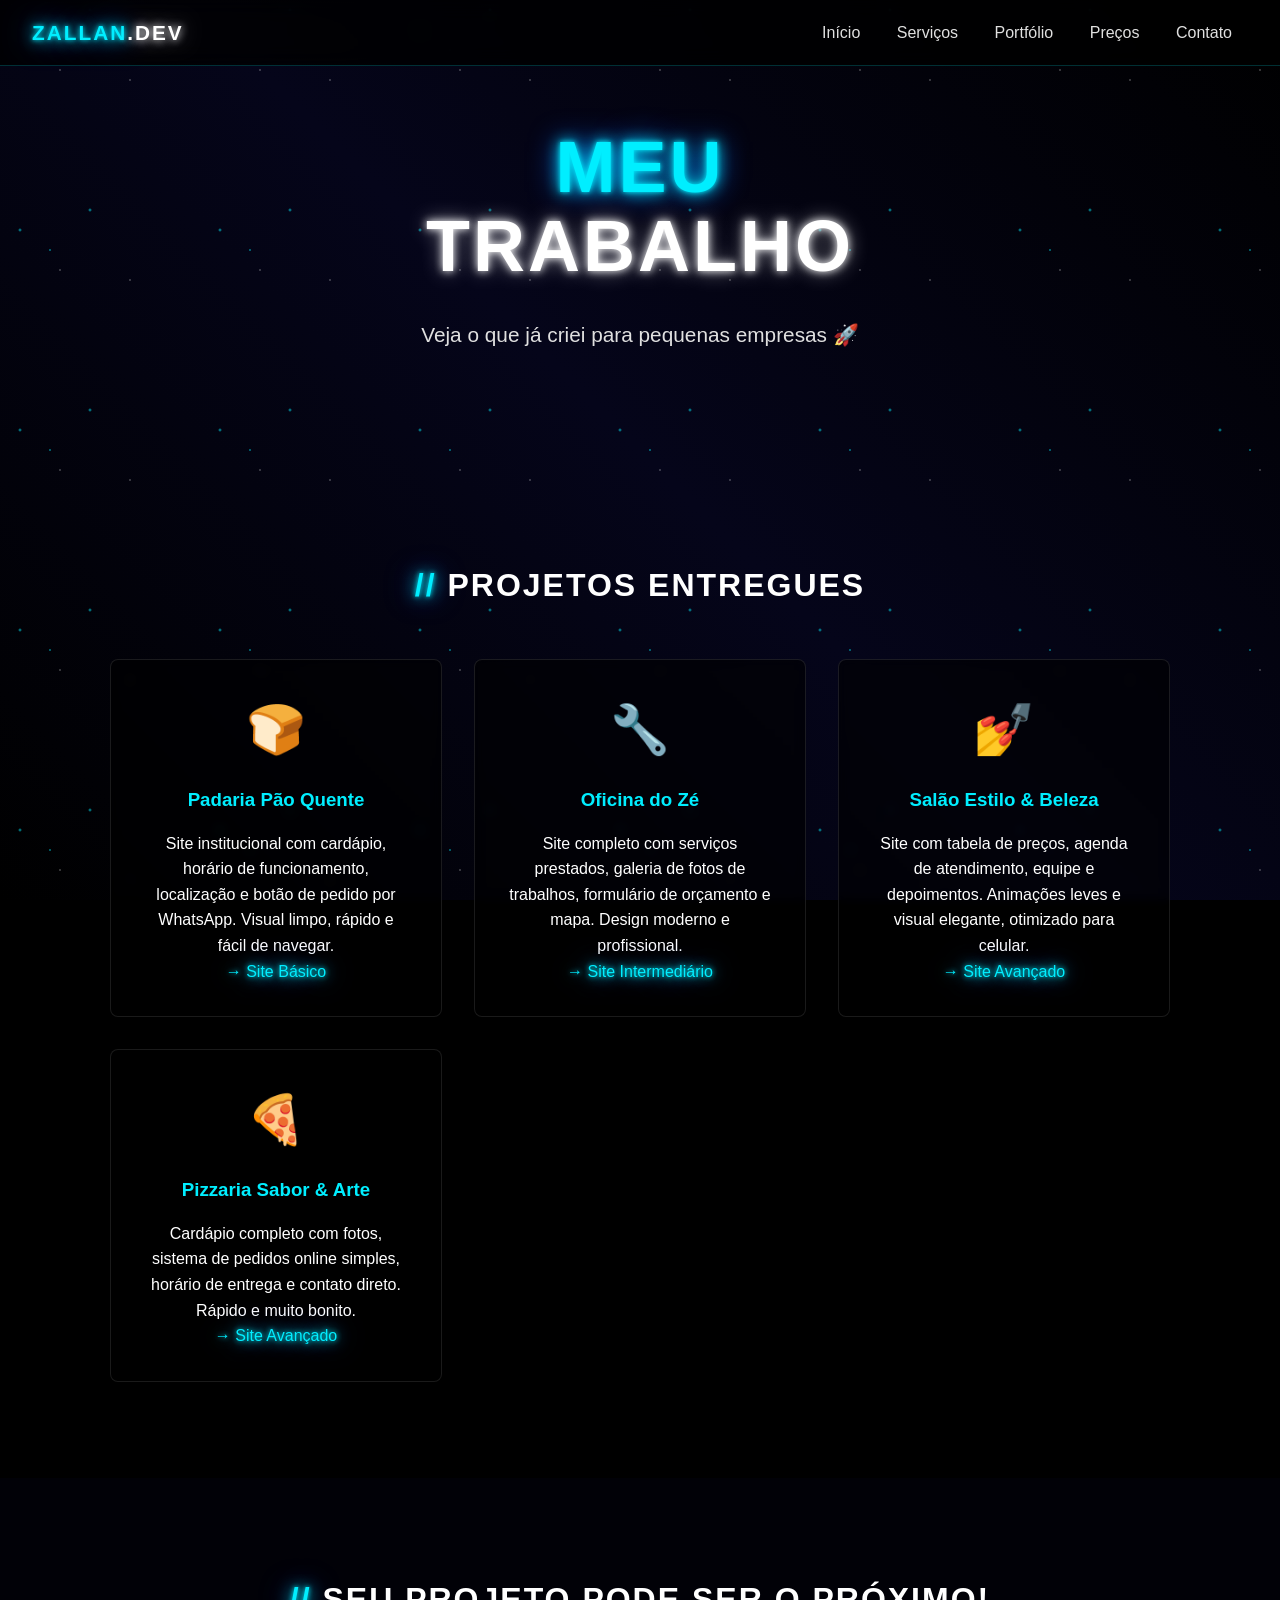
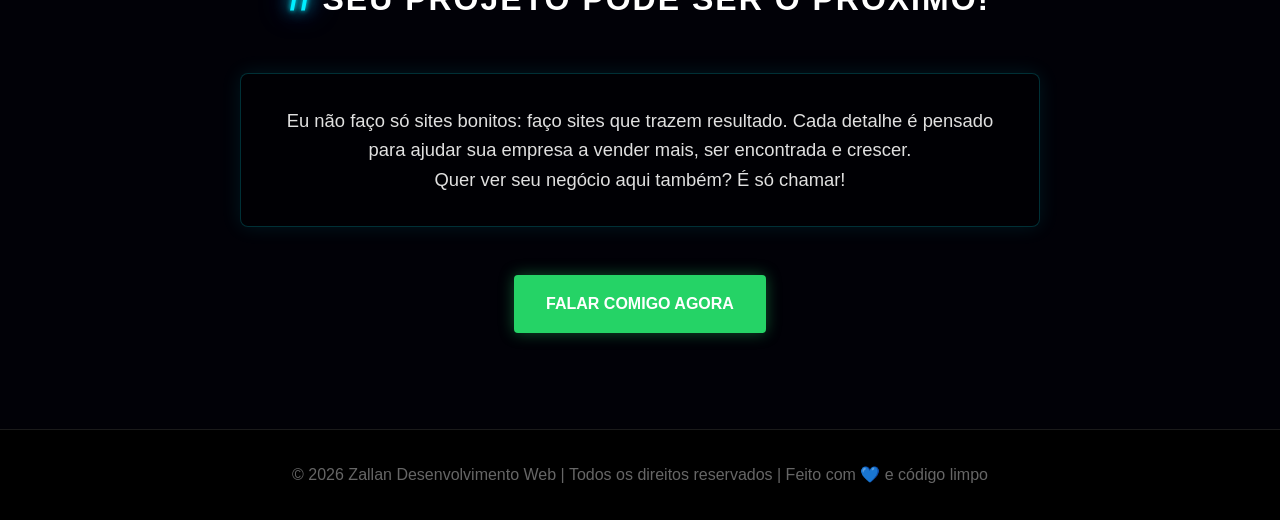
==== portifolio.html @ f67ca29b "Add files via upload Site completo - inicial" ====
<!DOCTYPE html>
<html lang="pt-br">
<head>
    <meta charset="UTF-8">
    <meta name="viewport" content="width=device-width, initial-scale=1.0">
    <title>Portfólio | Zallan Dev</title>
    <link rel="stylesheet" href="style.css">
</head>
<body>
    <div class="fundo-animado"></div>
    <div class="particulas"></div>

    <nav class="barra-navegacao">
        <div class="logo">
            <span class="azul-neon">ZALLAN</span><span class="branco-fluido">.DEV</span>
        </div>
        <div class="links-nav">
            <a href="index.html">Início</a>
            <a href="servicos.html">Serviços</a>
            <a href="portfolio.html">Portfólio</a>
            <a href="index.html#precos">Preços</a>
            <a href="index.html#contato">Contato</a>
        </div>
    </nav>

    <header class="cabecalho-principal" style="height: auto; padding: 8rem 0 4rem;">
        <div class="container">
            <h1 class="titulo-gigante">
                <span class="azul-neon">MEU</span><br>
                <span class="branco-fluido">TRABALHO</span>
            </h1>
            <p class="texto-destaque">Veja o que já criei para pequenas empresas 🚀</p>
        </div>
    </header>

    <section class="secao">
        <div class="container">
            <h2 class="titulo-secao"><span class="azul-neon">//</span> PROJETOS ENTREGUES</h2>

            <div class="grade-servicos">
                <div class="card-servico">
                    <div class="icone">🍞</div>
                    <h3>Padaria Pão Quente</h3>
                    <p>Site institucional com cardápio, horário de funcionamento, localização e botão de pedido por WhatsApp. Visual limpo, rápido e fácil de navegar.</p>
                    <p class="azul-neon">→ Site Básico</p>
                </div>

                <div class="card-servico">
                    <div class="icone">🔧</div>
                    <h3>Oficina do Zé</h3>
                    <p>Site completo com serviços prestados, galeria de fotos de trabalhos, formulário de orçamento e mapa. Design moderno e profissional.</p>
                    <p class="azul-neon">→ Site Intermediário</p>
                </div>

                <div class="card-servico">
                    <div class="icone">💅</div>
                    <h3>Salão Estilo & Beleza</h3>
                    <p>Site com tabela de preços, agenda de atendimento, equipe e depoimentos. Animações leves e visual elegante, otimizado para celular.</p>
                    <p class="azul-neon">→ Site Avançado</p>
                </div>

                <div class="card-servico">
                    <div class="icone">🍕</div>
                    <h3>Pizzaria Sabor & Arte</h3>
                    <p>Cardápio completo com fotos, sistema de pedidos online simples, horário de entrega e contato direto. Rápido e muito bonito.</p>
                    <p class="azul-neon">→ Site Avançado</p>
                </div>
            </div>
        </div>
    </section>

    <section class="secao escuro">
        <div class="container">
            <h2 class="titulo-secao"><span class="azul-neon">//</span> SEU PROJETO PODE SER O PRÓXIMO!</h2>
            <div class="caixa-conteudo">
                <p>Eu não faço só sites bonitos: faço sites que trazem resultado. Cada detalhe é pensado para ajudar sua empresa a vender mais, ser encontrada e crescer.</p>
                <p>Quer ver seu negócio aqui também? É só chamar!</p>
            </div>
            <div style="text-align:center; margin-top:3rem;">
                <a href="index.html#contato" class="botao-whatsapp">FALAR COMIGO AGORA</a>
            </div>
        </div>
    </section>

    <footer class="rodape">
        <p>© 2026 Zallan Desenvolvimento Web | Todos os direitos reservados | Feito com 💙 e código limpo</p>
    </footer>

    <script src="script.js"></script>
</body>
</html>
---- style.css ----
* {
    margin: 0;
    padding: 0;
    box-sizing: border-box;
    font-family: 'Segoe UI', Roboto, Oxygen, Ubuntu, Cantarell, sans-serif;
    scroll-behavior: smooth;
}

:root {
    --azul-neon: #00eeff;
    --azul-escuro: #0066ff;
    --branco: #ffffff;
    --cinza-claro: #e0e0e0;
    --preto: #000000;
    --preto-claro: #0a0a0a;
}

body {
    background-color: var(--preto);
    color: var(--branco);
    line-height: 1.6;
    overflow-x: hidden;
}

/* Fundo animado */
.fundo-animado {
    position: fixed;
    top: 0;
    left: 0;
    width: 100%;
    height: 100%;
    background: linear-gradient(45deg, #000000 0%, #05051a 50%, #000000 100%);
    z-index: -2;
}

.particulas {
    position: fixed;
    top: 0;
    left: 0;
    width: 100%;
    height: 100%;
    background-image: 
        radial-gradient(2px 2px at 20px 30px, var(--azul-neon), transparent),
        radial-gradient(1px 1px at 60px 70px, var(--branco), transparent),
        radial-gradient(1.5px 1.5px at 50px 50px, var(--azul-neon), transparent),
        radial-gradient(1px 1px at 130px 80px, var(--branco), transparent),
        radial-gradient(2px 2px at 90px 10px, var(--azul-neon), transparent);
    background-size: 200px 200px;
    animation: flutuar 20s linear infinite;
    z-index: -1;
    opacity: 0.7;
}

@keyframes flutuar {
    0% { transform: translateY(0); }
    100% { transform: translateY(-200px); }
}

/* Cores principais com brilho */
.azul-neon {
    color: var(--azul-neon);
    text-shadow: 0 0 5px var(--azul-neon), 0 0 15px var(--azul-neon), 0 0 30px var(--azul-escuro);
}

.branco-fluido {
    color: var(--branco);
    text-shadow: 0 0 8px var(--branco), 0 0 20px rgba(255,255,255,0.5);
}

.container {
    max-width: 1100px;
    margin: 0 auto;
    padding: 0 20px;
}

/* Barra de navegação */
.barra-navegacao {
    position: fixed;
    top: 0;
    width: 100%;
    display: flex;
    justify-content: space-between;
    align-items: center;
    padding: 1rem 2rem;
    background: rgba(0, 0, 0, 0.8);
    backdrop-filter: blur(10px);
    border-bottom: 1px solid rgba(0, 238, 255, 0.2);
    z-index: 100;
}

.logo {
    font-size: 1.3rem;
    font-weight: bold;
    letter-spacing: 2px;
}

.links-nav a {
    color: var(--cinza-claro);
    text-decoration: none;
    margin: 0 1rem;
    transition: all 0.3s;
}

.links-nav a:hover {
    color: var(--azul-neon);
    text-shadow: 0 0 8px var(--azul-neon);
}

/* Cabeçalho */
.cabecalho-principal {
    height: 100vh;
    display: flex;
    flex-direction: column;
    justify-content: center;
    align-items: center;
    text-align: center;
    padding-top: 60px;
}

.titulo-gigante {
    font-size: clamp(2.5rem, 6vw, 4.5rem);
    font-weight: 900;
    line-height: 1.1;
    text-transform: uppercase;
    letter-spacing: 3px;
    margin-bottom: 2rem;
}

.texto-destaque {
    font-size: 1.3rem;
    color: var(--cinza-claro);
    margin-bottom: 3rem;
    min-height: 30px;
}

/* Botões */
.botao-neon {
    padding: 1rem 2.5rem;
    background: transparent;
    color: var(--azul-neon);
    border: 2px solid var(--azul-neon);
    border-radius: 4px;
    font-size: 1rem;
    font-weight: bold;
    text-decoration: none;
    text-transform: uppercase;
    letter-spacing: 1px;
    transition: all 0.4s;
    box-shadow: inset 0 0 10px rgba(0, 238, 255, 0.3), 0 0 15px rgba(0, 238, 255, 0.4);
}

.botao-neon:hover {
    background: var(--azul-neon);
    color: var(--preto);
    box-shadow: 0 0 20px var(--azul-neon), 0 0 40px var(--azul-neon);
    transform: translateY(-3px);
}

.botao-premium {
    padding: 1rem 2.5rem;
    background: linear-gradient(45deg, #0066ff, #00eeff);
    color: var(--preto);
    border: none;
    border-radius: 4px;
    font-size: 1rem;
    font-weight: bold;
    text-decoration: none;
    text-transform: uppercase;
    transition: all 0.4s;
    box-shadow: 0 0 15px rgba(0, 238, 255, 0.6);
}

.botao-premium:hover {
    box-shadow: 0 0 25px var(--azul-neon), 0 0 50px rgba(0, 102, 255, 0.8);
    transform: translateY(-3px);
}

.botao-simples {
    padding: 0.7rem 2rem;
    background: transparent;
    color: var(--branco);
    border: 1px solid var(--branco);
    border-radius: 4px;
    text-decoration: none;
    transition: all 0.3s;
}

.botao-simples:hover {
    border-color: var(--azul-neon);
    color: var(--azul-neon);
}

/* Seções */
.secao {
    padding: 6rem 0;
    position: relative;
}

.escuro {
    background-color: rgba(5, 5, 26, 0.3);
}

.titulo-secao {
    font-size: 2rem;
    text-align: center;
    margin-bottom: 3rem;
    text-transform: uppercase;
    letter-spacing: 2px;
}

.caixa-conteudo {
    max-width: 800px;
    margin: 0 auto;
    text-align: center;
    font-size: 1.15rem;
    color: var(--cinza-claro);
    padding: 2rem;
    border: 1px solid rgba(0, 238, 255, 0.2);
    border-radius: 8px;
    background: rgba(0, 0, 0, 0.4);
    box-shadow: 0 0 20px rgba(0, 238, 255, 0.1);
}

/* Grade Serviços */
.grade-servicos {
    display: grid;
    grid-template-columns: repeat(auto-fit, minmax(250px, 1fr));
    gap: 2rem;
}

.card-servico {
    background: rgba(0, 0, 0, 0.6);
    border: 1px solid rgba(255, 255, 255, 0.1);
    padding: 2rem;
    border-radius: 8px;
    text-align: center;
    transition: all 0.4s;
    backdrop-filter: blur(5px);
}

.card-servico .icone {
    font-size: 3rem;
    margin-bottom: 1rem;
}

.card-servico h3 {
    color: var(--azul-neon);
    margin-bottom: 1rem;
}

.card-servico:hover {
    border-color: var(--azul-neon);
    box-shadow: 0 0 25px rgba(0, 238, 255, 0.2);
    transform: scale(1.05);
}

/* Preços */
.grade-precos {
    display: flex;
    flex-wrap: wrap;
    gap: 2rem;
    justify-content: center;
    align-items: center;
}

.card-plano {
    background: rgba(0, 0, 0, 0.6);
    border: 1px solid rgba(255, 255, 255, 0.1);
    border-radius: 12px;
    padding: 2rem;
    width: 280px;
    text-align: center;
    position: relative;
    transition: all 0.4s;
    backdrop-filter: blur(5px);
}

.card-plano.destaque {
    border-color: var(--azul-neon);
    transform: scale(1.08);
    box-shadow: 0 0 30px rgba(0, 238, 255, 0.2);
}

.card-plano.premium {
    border-color: var(--azul-neon);
    background: linear-gradient(180deg, rgba(0, 238, 255, 0.05), rgba(0, 102, 255, 0.05));
    box-shadow: 0 0 30px rgba(0, 102, 255, 0.3);
}

.etiqueta {
    position: absolute;
    top: -12px;
    left: 50%;
    transform: translateX(-50%);
    background: var(--azul-neon);
    color: var(--preto);
    padding: 0.2rem 1rem;
    font-size: 0.8rem;
    font-weight: bold;
    border-radius: 20px;
    box-shadow: 0 0 10px var(--azul-neon);
}

.preco-grande {
    font-size: 2.8rem;
    font-weight: 900;
    margin: 1rem 0;
}

.preco-grande span {
    font-size: 1.2rem;
    font-weight: normal;
}

.lista-itens {
    list-style: none;
    margin: 2rem 0;
    color: var(--cinza-claro);
}

.lista-itens li {
    margin: 0.5rem 0;
}

/* Contato */
.caixa-contato {
    max-width: 600px;
    margin: 0 auto;
    text-align: center;
    padding: 3rem;
    border: 1px solid rgba(0, 238, 255, 0.3);
    border-radius: 12px;
    background: rgba(0,0,0,0.5);
    box-shadow: 0 0 40px rgba(0, 238, 255, 0.1);
}

.dados-contato {
    margin: 2rem 0;
    font-size: 1.1rem;
}

.item-contato {
    margin: 0.8rem 0;
}

.botao-whatsapp {
    display: inline-block;
    padding: 1rem 2rem;
    background: #25d366;
    color: white;
    text-decoration: none;
    border-radius: 4px;
    font-weight: bold;
    transition: all 0.3s;
    box-shadow: 0 0 15px rgba(37, 211, 102, 0.4);
}

.botao-whatsapp:hover {
    transform: translateY(-3px);
    box-shadow: 0 0 20px #25d366;
}

.rodape {
    text-align: center;
    padding: 2rem;
    color: #666;
    border-top: 1px solid rgba(255,255,255,0.1);
}

/* Responsivo */
@media (max-width: 768px) {
    .barra-navegacao {
        flex-direction: column;
        gap: 1rem;
        padding: 1rem;
    }
    .links-nav a {
        margin: 0 0.5rem;
    }
    .titulo-gigante {
        font-size: 2rem;
    }
    .card-plano.destaque, .card-plano.premium {
        transform: scale(1);
    }
}
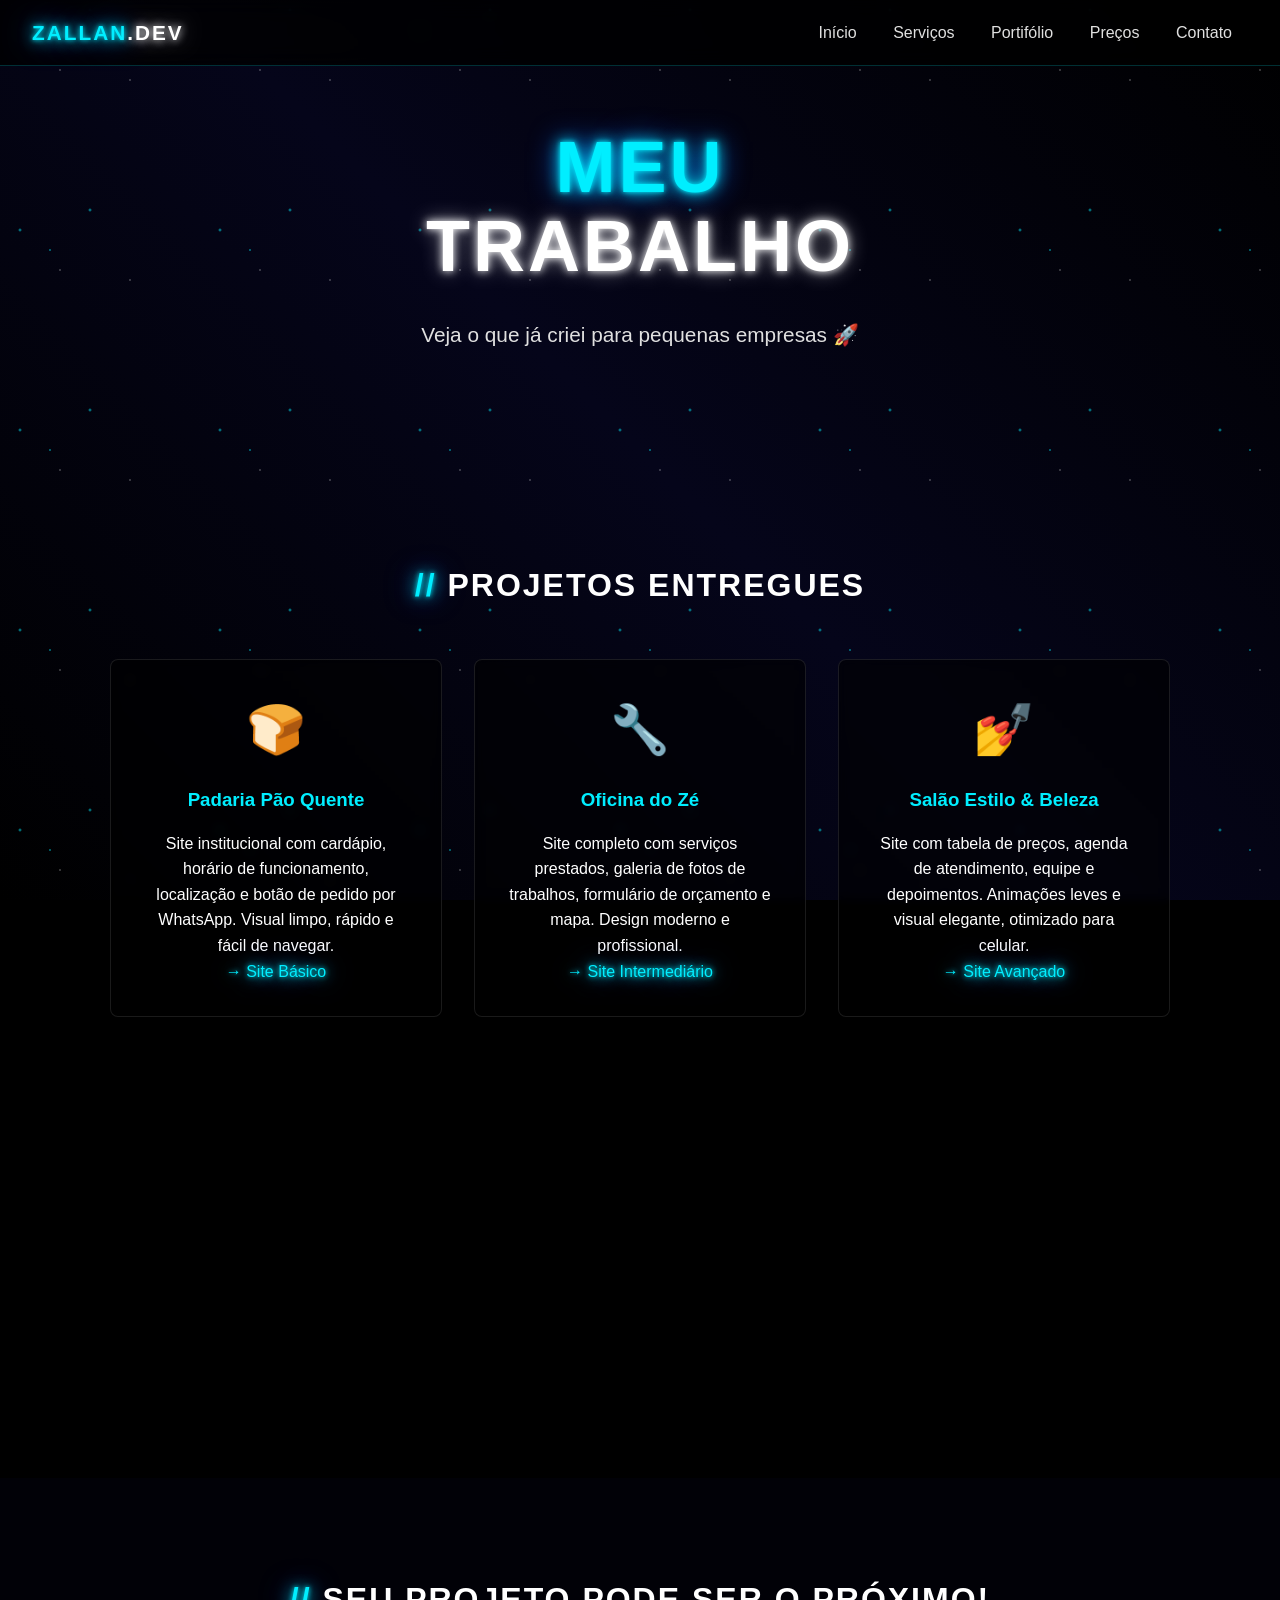
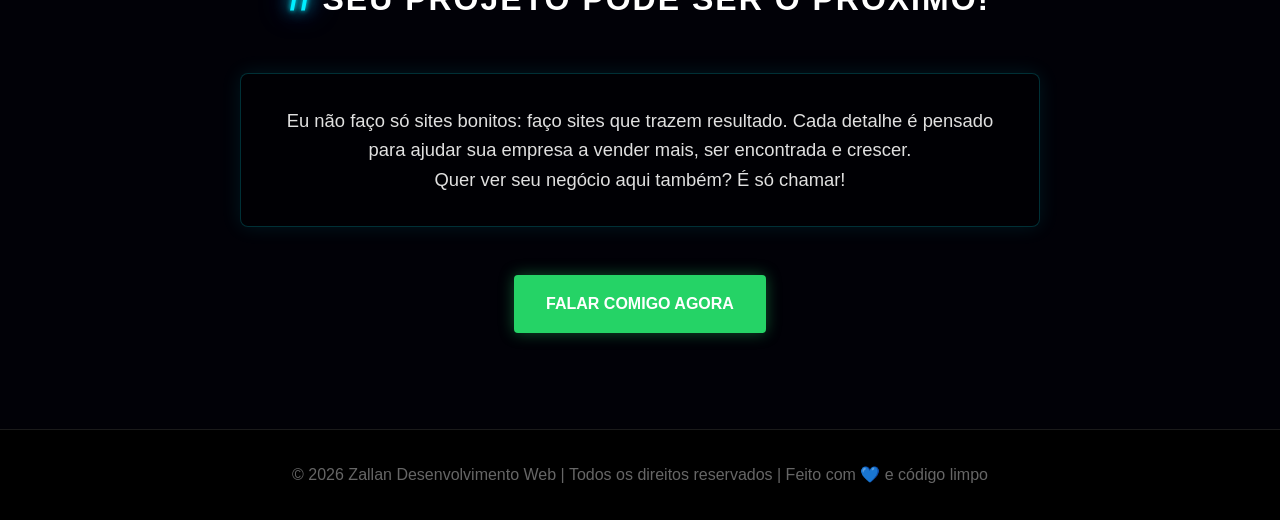
==== commit 1ba94c92: "Update portifolio.html CORRIGINDO BUG PART 2" ====
--- a/portifolio.html
+++ b/portifolio.html
@@ -3,7 +3,7 @@
 <head>
     <meta charset="UTF-8">
     <meta name="viewport" content="width=device-width, initial-scale=1.0">
-    <title>Portfólio | Zallan Dev</title>
+    <title>Portifólio | Zallan Dev</title>
     <link rel="stylesheet" href="style.css">
 </head>
 <body>
@@ -17,7 +17,7 @@
         <div class="links-nav">
             <a href="index.html">Início</a>
             <a href="servicos.html">Serviços</a>
-            <a href="portfolio.html">Portfólio</a>
+            <a href="portifolio.html">Portifólio</a>
             <a href="index.html#precos">Preços</a>
             <a href="index.html#contato">Contato</a>
         </div>
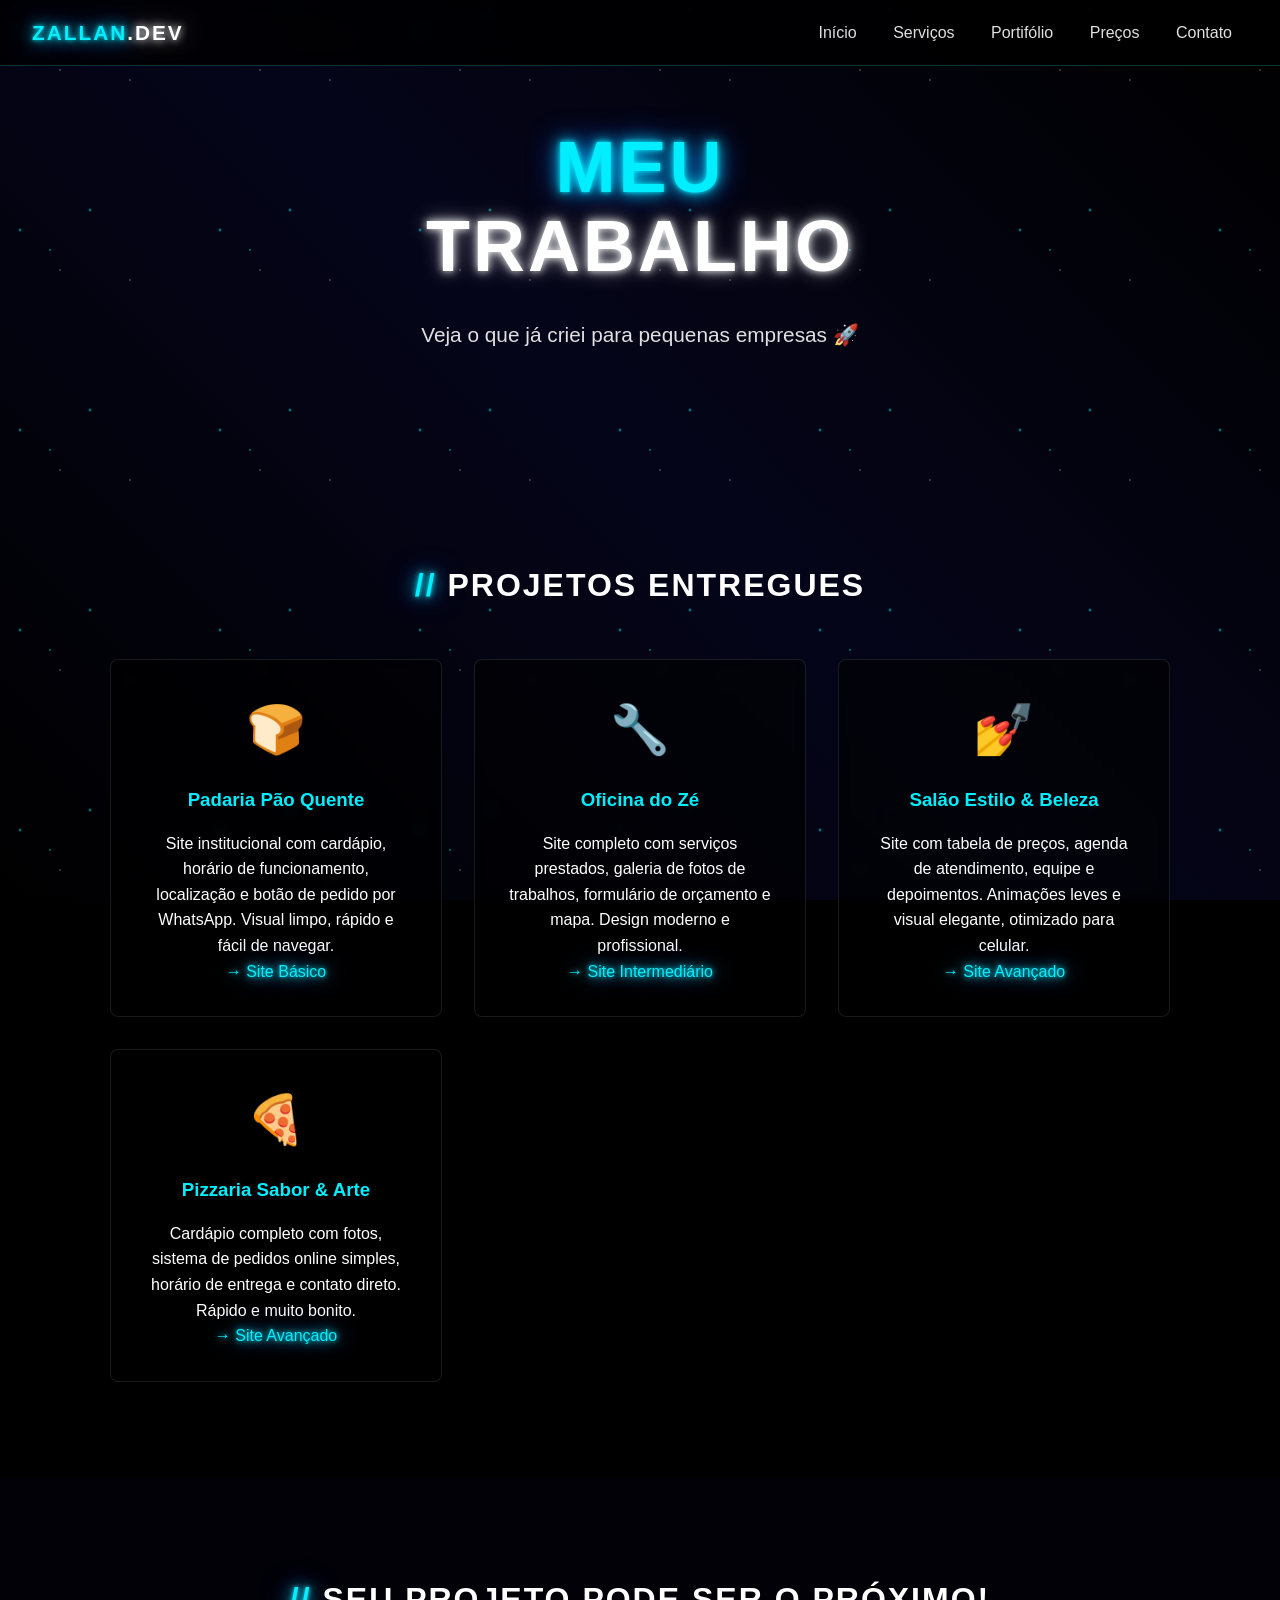
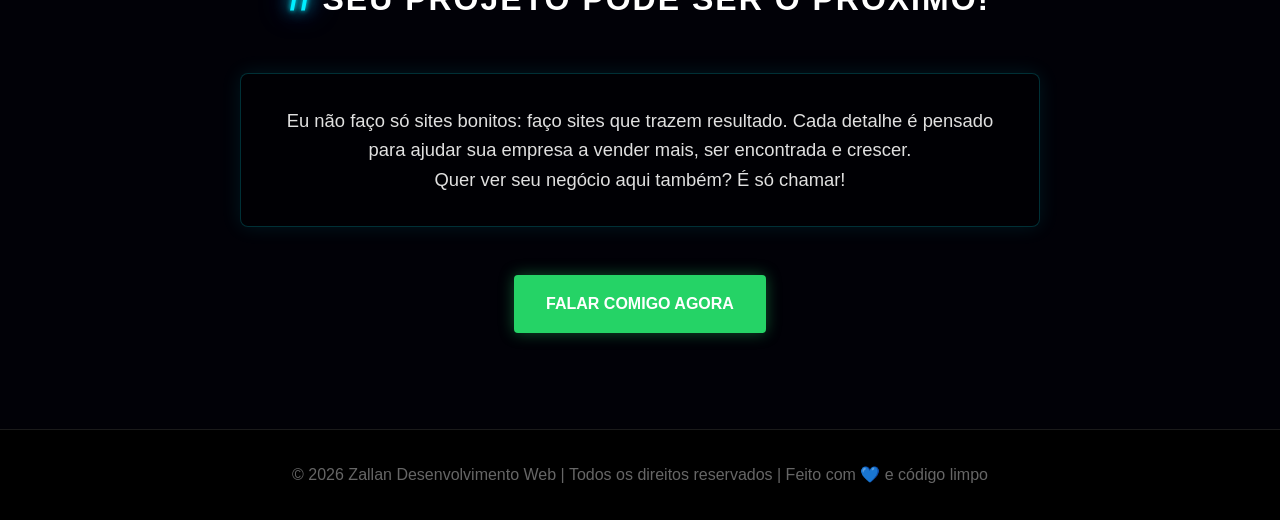
==== commit c09f6190: "Update portifolio.html CORRIGINDO BUG PART 3" ====
--- a/portifolio.html
+++ b/portifolio.html
@@ -3,7 +3,7 @@
 <head>
     <meta charset="UTF-8">
     <meta name="viewport" content="width=device-width, initial-scale=1.0">
-    <title>Portifólio | Zallan Dev</title>
+    <title>Portifolio | Zallan Dev</title>
     <link rel="stylesheet" href="style.css">
 </head>
 <body>
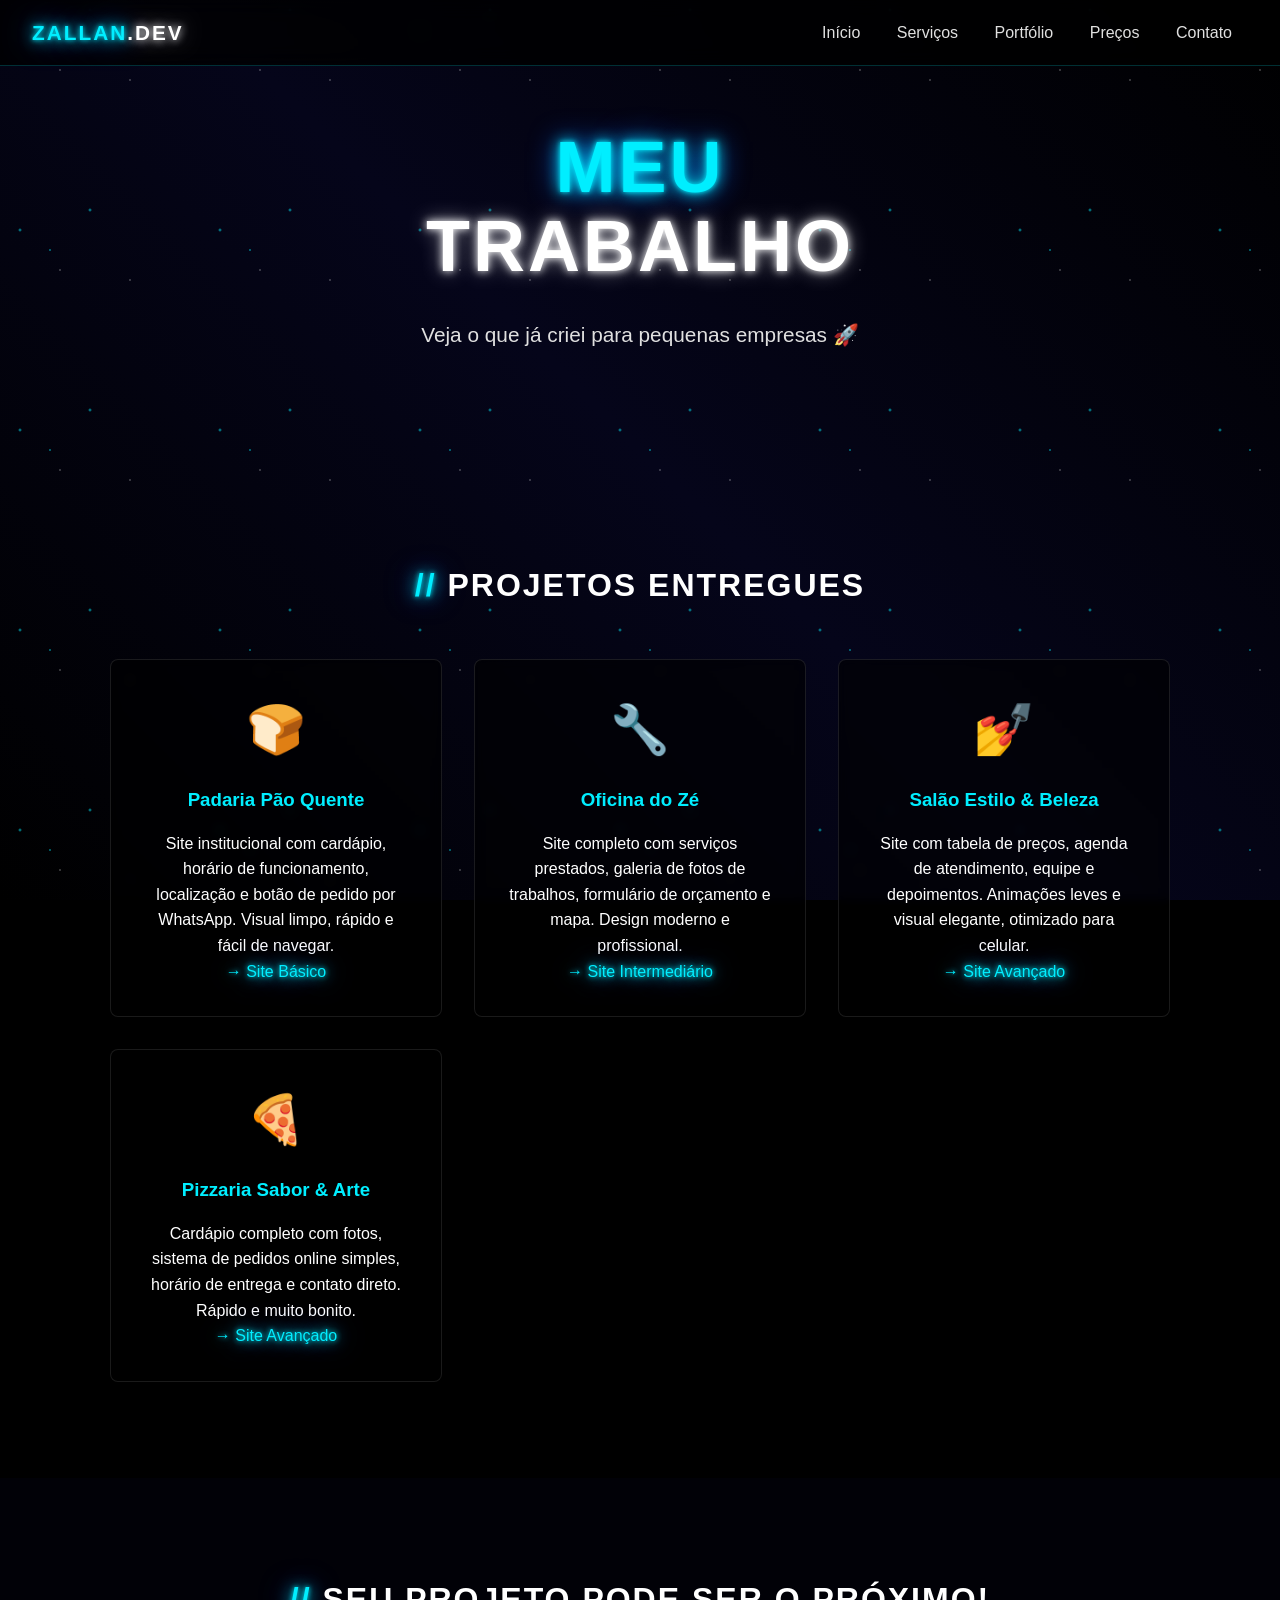
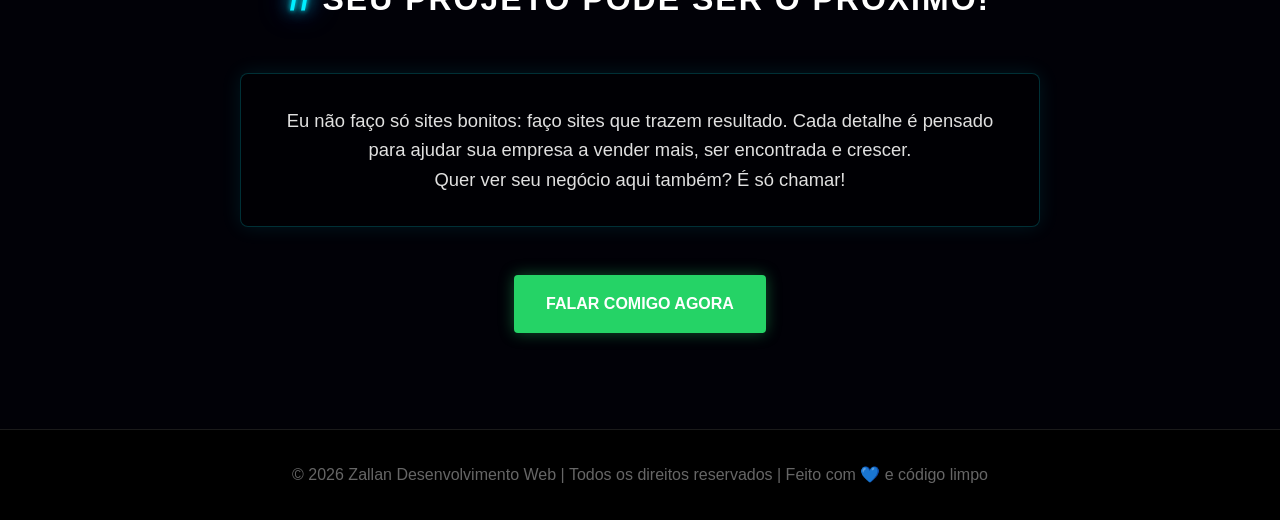
==== commit 87b48938: "Update portifolio.html" ====
--- a/portifolio.html
+++ b/portifolio.html
@@ -3,7 +3,7 @@
 <head>
     <meta charset="UTF-8">
     <meta name="viewport" content="width=device-width, initial-scale=1.0">
-    <title>Portifolio | Zallan Dev</title>
+    <title>Portfólio | Zallan Dev</title>
     <link rel="stylesheet" href="style.css">
 </head>
 <body>
@@ -17,7 +17,7 @@
         <div class="links-nav">
             <a href="index.html">Início</a>
             <a href="servicos.html">Serviços</a>
-            <a href="portifolio.html">Portifólio</a>
+            <a href="portfolio.html">Portfólio</a>
             <a href="index.html#precos">Preços</a>
             <a href="index.html#contato">Contato</a>
         </div>
@@ -25,7 +25,7 @@
 
     <header class="cabecalho-principal" style="height: auto; padding: 8rem 0 4rem;">
         <div class="container">
-            <h1 class="titulo-gigante">
+            <h1>
                 <span class="azul-neon">MEU</span><br>
                 <span class="branco-fluido">TRABALHO</span>
             </h1>
@@ -85,7 +85,6 @@
     <footer class="rodape">
         <p>© 2026 Zallan Desenvolvimento Web | Todos os direitos reservados | Feito com 💙 e código limpo</p>
     </footer>
-
     <script src="script.js"></script>
 </body>
 </html>
--- a/style.css
+++ b/style.css
@@ -117,7 +117,7 @@
     padding-top: 60px;
 }
 
-.titulo-gigante {
+.cabecalho-principal h1 {
     font-size: clamp(2.5rem, 6vw, 4.5rem);
     font-weight: 900;
     line-height: 1.1;
@@ -377,10 +377,10 @@
     .links-nav a {
         margin: 0 0.5rem;
     }
-    .titulo-gigante {
+    .cabecalho-principal h1 {
         font-size: 2rem;
     }
     .card-plano.destaque, .card-plano.premium {
         transform: scale(1);
     }
-}
+    }
